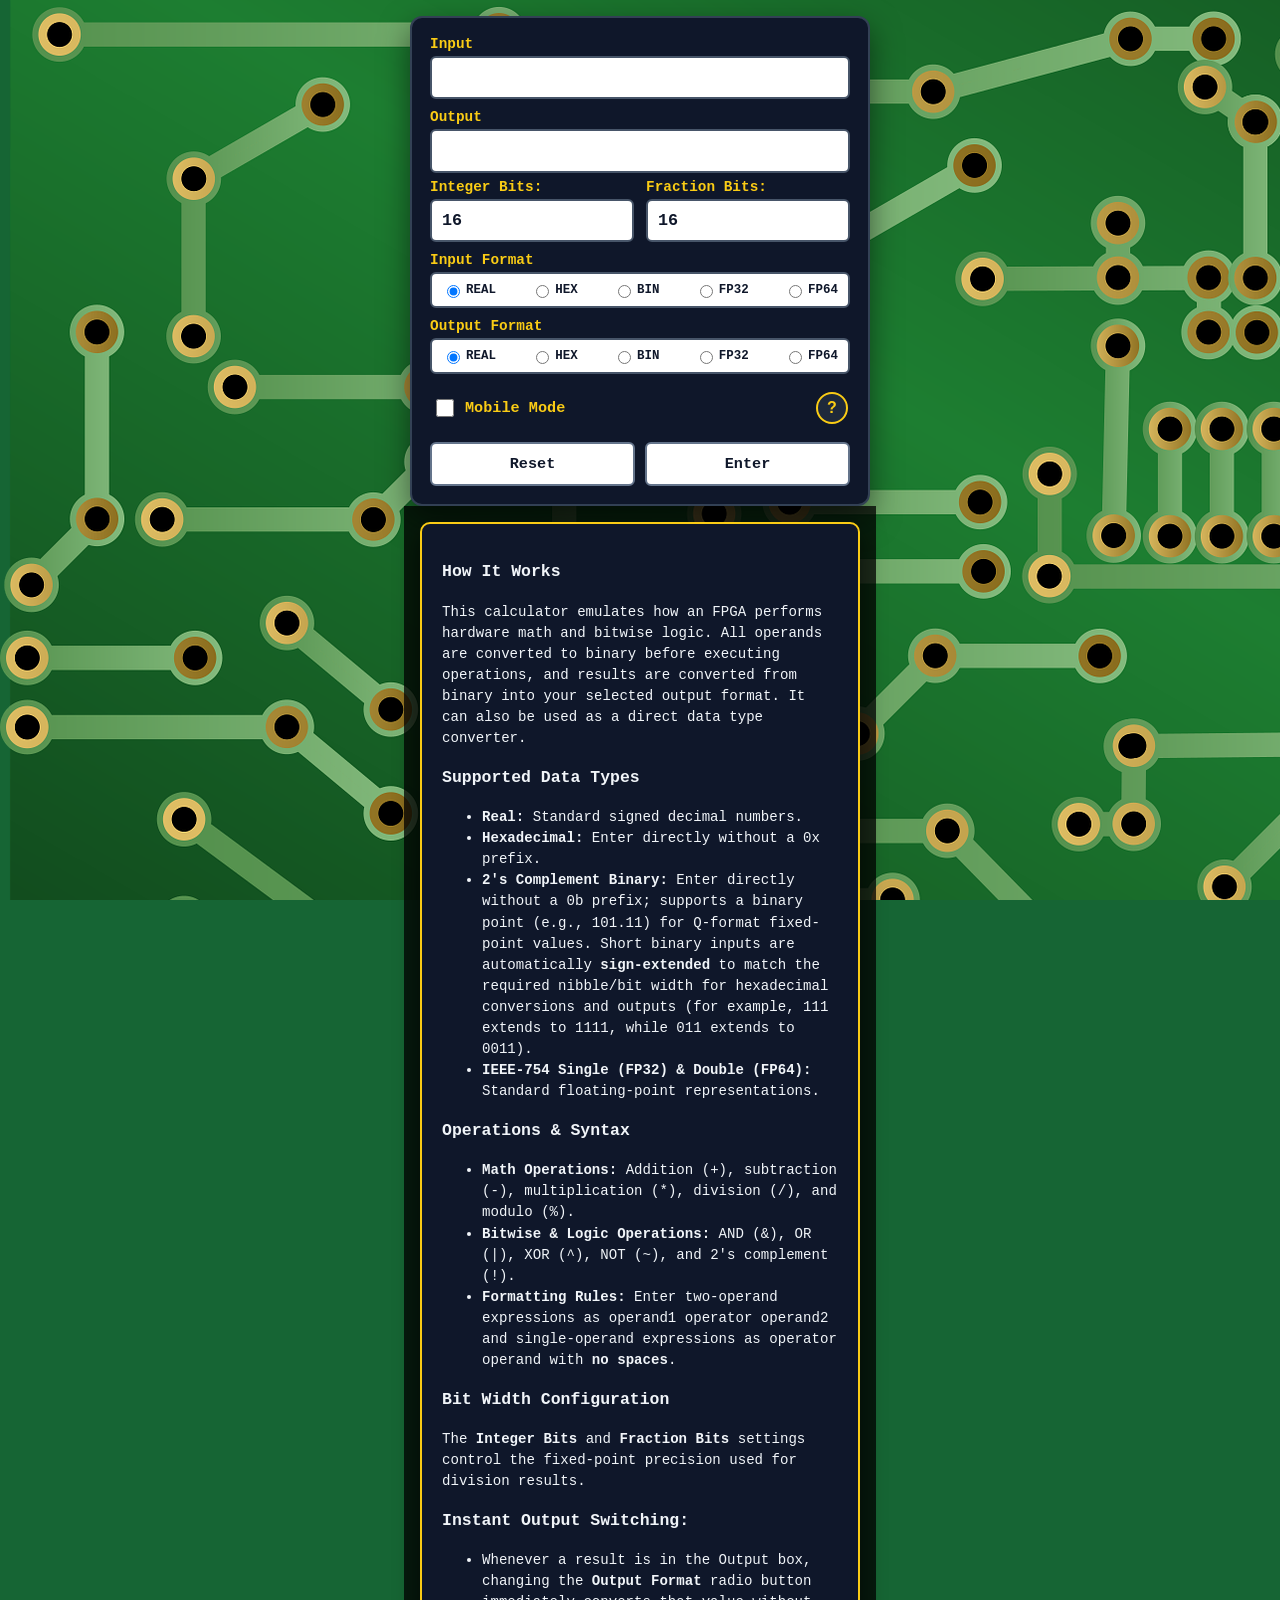
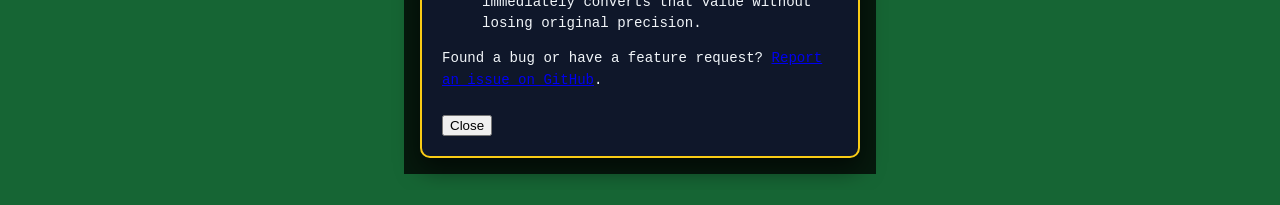
==== index.html @ ed0ca270 "Fixed the bugs link" ====
<!DOCTYPE html>
<html lang="en">
<head>
    <meta charset="UTF-8">
    <meta name="viewport" content="width=device-width, initial-scale=1.0">
    <title>FPGA Math Emulator & IEEE-754 Converter</title>
    <meta name="description" content="Arbitrary-precision calculator for FPGA engineers. Supports IEEE 754 floating-point, signed two's complement binary, and custom fixed-point binary math.">
    <meta name="keywords" content="FPGA calculator, programmer's calculator, IEEE 754 converter, two's complement calculator, fixed point binary point">
    <meta name="author" content="bldillahunt">
	<link rel="canonical" href="https://bldillahunt.github.io/fpgaCalculatorWeb">

    <style>
        * { box-sizing: border-box; }

        body {
            background-image: url('background.png');
            background-color: #166534;
            background-repeat: repeat;
            background-attachment: fixed;
            font-family: 'Consolas', 'Courier New', monospace;
            margin: 0;
            padding: 16px 10px;
            display: flex;
            flex-direction: column;
            align-items: center;
            min-height: 100vh;
        }

        .page-title {
            background-color: #0f172a;
            color: #FACC15;
            font-size: 24px;
            font-weight: bold;
            padding: 8px 18px;
            border-radius: 8px;
            border: 2px solid #334155;
            margin-bottom: 14px;
            text-align: center;
            box-shadow: 0 4px 12px rgba(0, 0, 0, 0.4);
        }

        .calculator-container {
            background-color: #0f172a;
            color: #f1f5f9;
            width: 100%;
            max-width: 460px;
            padding: 18px;
            border-radius: 12px;
            border: 2px solid #334155;
            box-shadow: 0 12px 30px rgba(0, 0, 0, 0.5);
        }

        label.field-label {
            display: block;
            color: #FACC15;
            font-size: 0.9rem;
            font-weight: bold;
            margin-bottom: 4px;
            margin-top: 10px;
        }

        label.field-label:first-child { margin-top: 0; }

        input[type="text"],
        input[type="number"] {
            width: 100%;
            background-color: #ffffff;
            color: #0f172a;
            border: 2px solid #475569;
            border-radius: 6px;
            padding: 10px;
            font-family: 'Consolas', 'Courier New', monospace;
            font-size: 1.05rem;
            font-weight: bold;
        }

        input:focus { outline: none; border-color: #FACC15; }

        .output-display {
            width: 100%;
            min-height: 44px;
            background-color: #ffffff;
            color: #0f172a;
            border: 2px solid #475569;
            border-radius: 6px;
            padding: 10px;
            font-size: 1rem;
            font-weight: bold;
            word-break: break-all;
            display: flex;
            align-items: center;
        }

        .bits-row { display: flex; gap: 12px; margin-top: 6px; }
        .bits-col { flex: 1; }

        .radio-group {
            display: flex;
            flex-wrap: wrap;
            justify-content: space-between;
            background-color: #ffffff;
            color: #0f172a;
            padding: 8px 10px;
            border-radius: 6px;
            border: 2px solid #475569;
            gap: 4px;
        }

        .radio-group label {
            display: flex;
            align-items: center;
            gap: 3px;
            font-size: 0.78rem;
            font-weight: bold;
            color: #0f172a;
            cursor: pointer;
        }

        .controls-bar {
            display: flex;
            justify-content: space-between;
            align-items: center;
            margin-top: 14px;
            padding: 4px 2px;
        }

        .checkbox-label {
            display: flex;
            align-items: center;
            gap: 8px;
            color: #FACC15;
            font-weight: bold;
            font-size: 0.95rem;
            cursor: pointer;
        }

        .checkbox-label input[type="checkbox"] {
            width: 18px;
            height: 18px;
            accent-color: #FACC15;
            cursor: pointer;
        }

        .help-icon-btn {
            background-color: #1e293b;
            color: #FACC15;
            border: 2px solid #FACC15;
            border-radius: 50%;
            width: 32px;
            height: 32px;
            font-weight: bold;
            font-size: 1rem;
            cursor: pointer;
            display: flex;
            align-items: center;
            justify-content: center;
        }

        .help-icon-btn:hover { background-color: #FACC15; color: #0f172a; }

        .keypad-grid {
            display: grid;
            grid-template-columns: repeat(5, 1fr);
            gap: 7px;
            margin-top: 14px;
        }

        .keypad-grid button,
        .pc-buttons-row button {
            background-color: #ffffff;
            color: #0f172a;
            border: 2px solid #64748b;
            border-radius: 6px;
            height: 44px;
            font-family: 'Consolas', 'Courier New', monospace;
            font-size: 0.95rem;
            font-weight: bold;
            cursor: pointer;
            padding: 0 4px;
        }

        .keypad-grid button:active,
        .pc-buttons-row button:active { transform: scale(0.96); }
        .keypad-grid button.op-btn { background-color: #e2e8f0; }
        .keypad-grid button.action-btn { background-color: #FACC15; color: #0f172a; border-color: #eab308; }

        .pc-buttons-row { display: none; gap: 10px; margin-top: 14px; }
        .pc-buttons-row button { flex: 1; }

        .help-modal-overlay {
            display: block;
            position: relative;
            inset: 0;
            background-color: rgba(0, 0, 0, 0.75);
            justify-content: center;
            align-items: center;
            padding: 16px;
            z-index: 1000;
        }

        .help-panel {
            background-color: #0f172a;
            color: #f1f5f9;
            border: 2px solid #FACC15;
            border-radius: 10px;
            max-width: 440px;
            width: 100%;
            padding: 20px;
            box-shadow: 0 10px 25px rgba(0, 0, 0, 0.6);
        }

        .help-panel h2 { color: #FACC15; margin-top: 0; font-size: 1.15rem; }
        .help-text { font-size: 0.88rem; line-height: 1.5; color: #f1f5f9; margin-bottom: 16px; }

        .close-help-btn {
            width: 100%;
            background-color: #FACC15;
            color: #0f172a;
            border: none;
            border-radius: 6px;
            padding: 10px;
            font-family: 'Consolas', 'Courier New', monospace;
            font-size: 1rem;
            font-weight: bold;
            cursor: pointer;
        }
    </style>
</head>
<body>

    <div class="calculator-container">
        <label class="field-label" for="input_box">Input</label>
        <input type="text" id="input_box" autocomplete="off" autocapitalize="off" spellcheck="false" readonly>

        <label class="field-label">Output</label>
        <div id="output_box" class="output-display"></div>

        <div class="bits-row">
            <div class="bits-col">
                <label class="field-label" for="int_bits_box">Integer Bits:</label>
                <input type="number" id="int_bits_box" value="16" min="1">
            </div>
            <div class="bits-col">
                <label class="field-label" for="frac_bits_box">Fraction Bits:</label>
                <input type="number" id="frac_bits_box" value="16" min="0">
            </div>
        </div>

        <label class="field-label">Input Format</label>
        <div class="radio-group" id="input_mode_container">
            <label><input type="radio" name="input_mode" value="REAL" checked> REAL</label>
            <label><input type="radio" name="input_mode" value="HEX"> HEX</label>
            <label><input type="radio" name="input_mode" value="BIN"> BIN</label>
            <label><input type="radio" name="input_mode" value="FP32"> FP32</label>
            <label><input type="radio" name="input_mode" value="FP64"> FP64</label>
        </div>

        <label class="field-label">Output Format</label>
        <div class="radio-group" id="output_mode_container">
            <label><input type="radio" name="output_mode" value="REAL" checked> REAL</label>
            <label><input type="radio" name="output_mode" value="HEX"> HEX</label>
            <label><input type="radio" name="output_mode" value="BIN"> BIN</label>
            <label><input type="radio" name="output_mode" value="FP32"> FP32</label>
            <label><input type="radio" name="output_mode" value="FP64"> FP64</label>
        </div>

        <div class="controls-bar">
            <label class="checkbox-label">
                <input type="checkbox" id="use_keypad">
                Mobile Mode
            </label>
            <button type="button" id="btn_help" class="help-icon-btn" title="Help">?</button>
        </div>

        <div id="keypad_container" class="keypad-grid">
            <button type="button" data-key="7">7</button>
            <button type="button" data-key="8">8</button>
            <button type="button" data-key="9">9</button>
            <button type="button" data-key="/" class="op-btn">/</button>
            <button type="button" data-key="%" class="op-btn">%</button>

            <button type="button" data-key="4">4</button>
            <button type="button" data-key="5">5</button>
            <button type="button" data-key="6">6</button>
            <button type="button" data-key="*" class="op-btn">*</button>
            <button type="button" data-key="&" class="op-btn">&amp;</button>

            <button type="button" data-key="1">1</button>
            <button type="button" data-key="2">2</button>
            <button type="button" data-key="3">3</button>
            <button type="button" data-key="-" class="op-btn">-</button>
            <button type="button" data-key="|" class="op-btn">|</button>

            <button type="button" data-key="0">0</button>
            <button type="button" data-key=".">.</button>
            <button type="button" data-key="Reset" class="action-btn">Reset</button>
            <button type="button" data-key="+" class="op-btn">+</button>
            <button type="button" data-key="^" class="op-btn">^</button>

            <button type="button" data-key="A">A</button>
            <button type="button" data-key="B">B</button>
            <button type="button" data-key="C">C</button>
            <button type="button" data-key="D">D</button>
            <button type="button" data-key="~" class="op-btn">~</button>

            <button type="button" data-key="E">E</button>
            <button type="button" data-key="F">F</button>
            <button type="button" data-key="Back" class="action-btn">Back</button>
            <button type="button" data-key="=" class="action-btn">=</button>
            <button type="button" data-key="2's" class="op-btn">2's</button>
        </div>

        <div id="pc_buttons_container" class="pc-buttons-row">
            <button type="button" data-key="Reset" class="action-btn">Reset</button>
            <button type="button" data-key="Enter" class="action-btn">Enter</button>
        </div>
    </div>

    <div id="help_modal" class="help-modal-overlay">
        <div class="help-panel">
		  <div class="help-text">
			<h3>How It Works</h3>
			<p>
			  This calculator emulates how an FPGA performs hardware math and bitwise logic. All operands are converted to binary before executing operations, and results are converted from binary into your selected output format. It can also be used as a direct data type converter.
			</p>

			<h3>Supported Data Types</h3>
			<ul>
			  <li><strong>Real:</strong> Standard signed decimal numbers.</li>
			  <li><strong>Hexadecimal:</strong> Enter directly without a <code>0x</code> prefix.</li>
			  <li><strong>2's Complement Binary:</strong> Enter directly without a <code>0b</code> prefix; supports a binary point (e.g., <code>101.11</code>) for Q-format fixed-point values. Short binary inputs are automatically <strong>sign-extended</strong> to match the required nibble/bit width for hexadecimal conversions and outputs (for example, <code>111</code> extends to <code>1111</code>, while <code>011</code> extends to <code>0011</code>).</li>
			  <li><strong>IEEE-754 Single (FP32) &amp; Double (FP64):</strong> Standard floating-point representations.</li>
			</ul>

			<h3>Operations &amp; Syntax</h3>
			<ul>
			  <li><strong>Math Operations:</strong> Addition (<code>+</code>), subtraction (<code>-</code>), multiplication (<code>*</code>), division (<code>/</code>), and modulo (<code>%</code>).</li>
			  <li><strong>Bitwise &amp; Logic Operations:</strong> AND (<code>&amp;</code>), OR (<code>|</code>), XOR (<code>^</code>), NOT (<code>~</code>), and 2's complement (<code>!</code>).</li>
			  <li><strong>Formatting Rules:</strong> Enter two-operand expressions as <code>operand1 operator operand2</code> and single-operand expressions as <code>operator operand</code> with <strong>no spaces</strong>.</li>
			</ul>

			<h3>Bit Width Configuration</h3>
			<p>
			  The <strong>Integer Bits</strong> and <strong>Fraction Bits</strong> settings control the fixed-point precision used for division results.
			</p>

			<h3>Instant Output Switching:</h3>
			<ul>
			  <li>
				Whenever a result is in the Output box, changing the <strong>Output Format</strong> radio button immediately converts that value without losing original precision.
			  </li>
			</ul>

			<p style="margin-top: 8px;">
			  Found a bug or have a feature request?
			  <a href="https://github.com/bldillahunt/fpgaCalculatorUnified/issues" target="_blank" rel="noopener noreferrer">Report an issue on GitHub</a>.
			</p>
		  </div>
		  <button type="button" id="btn_close_help" style="margin-top: 8px;">Close</button>
		</div>
        </div>
    </div>
	<script type="module" src="calculator_top.js"></script>
</body>
</html>
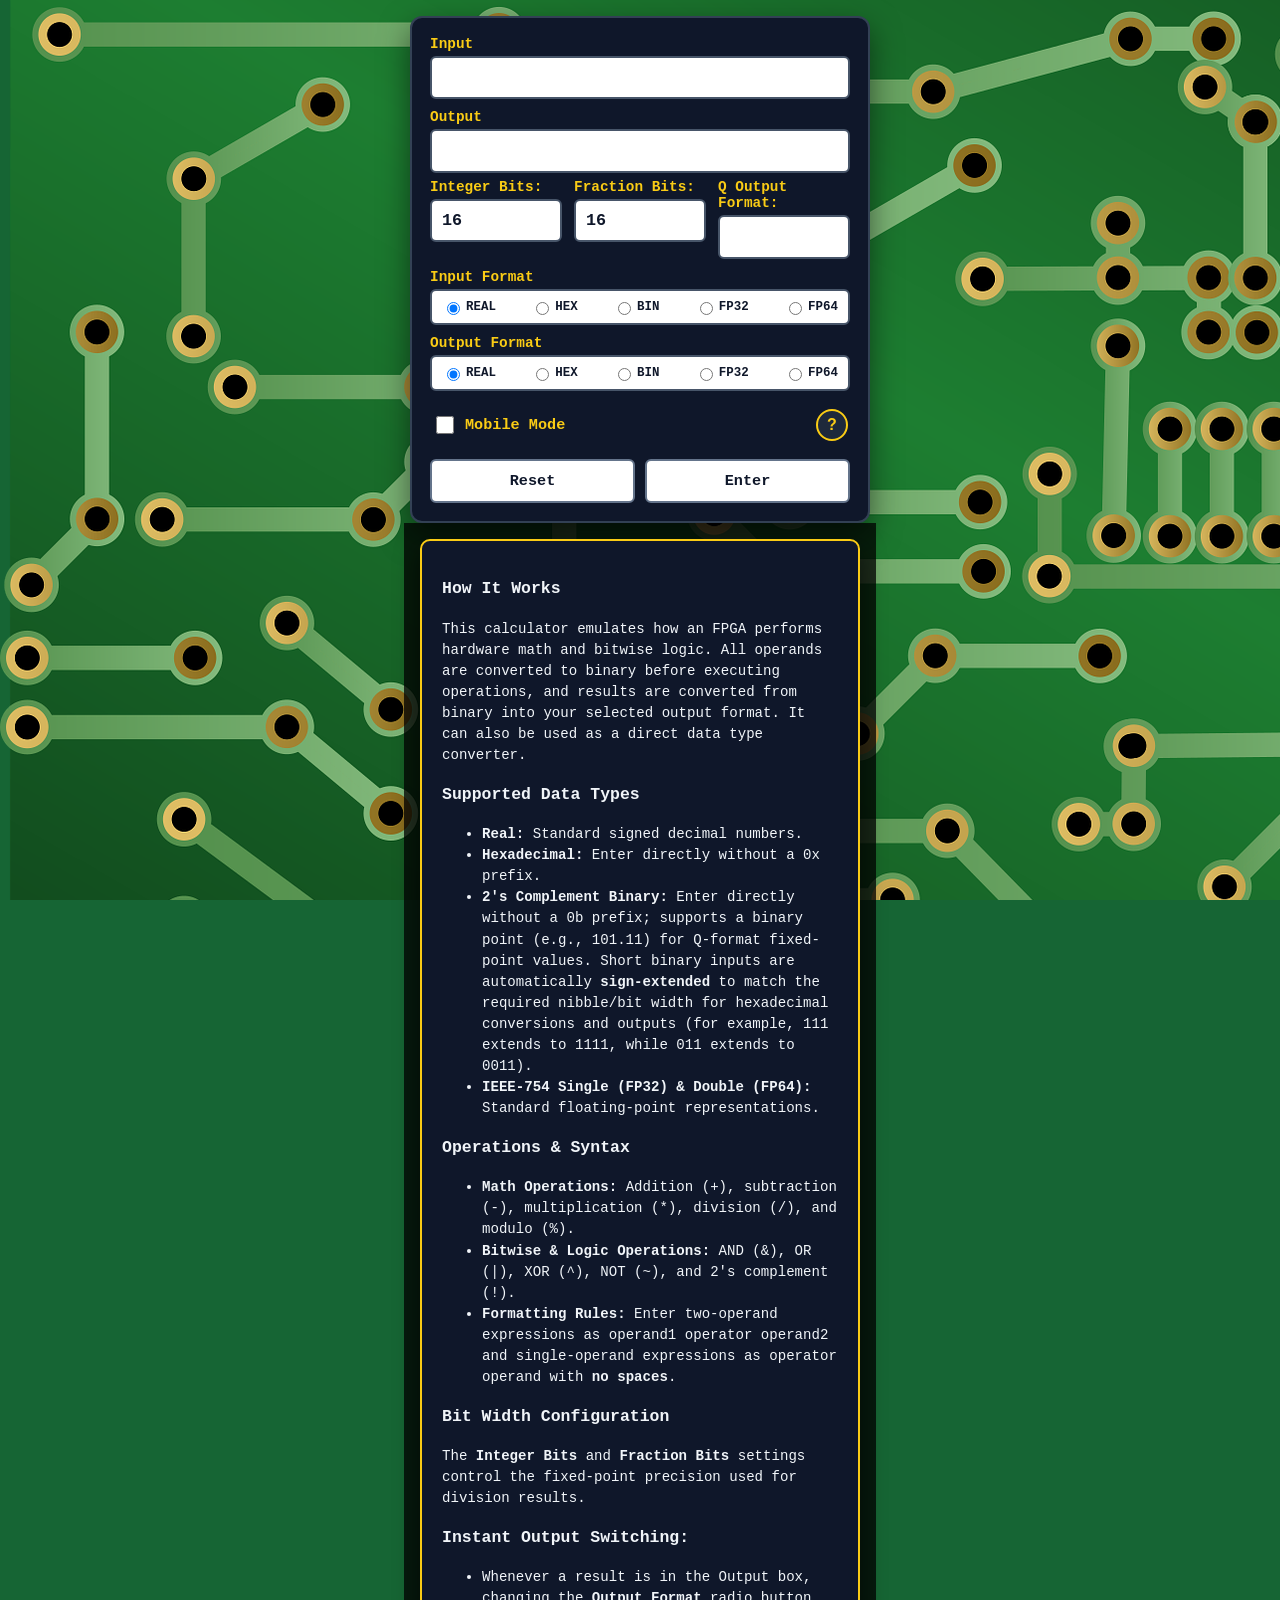
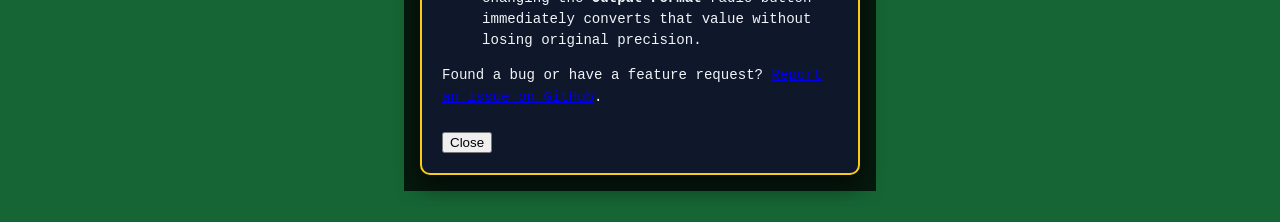
==== commit 7752885a: "Added Q format box" ====
--- a/index.html
+++ b/index.html
@@ -1,6 +1,13 @@
 <!DOCTYPE html>
 <html lang="en">
 <head>
+	<script async src="https://www.googletagmanager.com/gtm.js?id=GTM-WCRPQDWP"></script>
+	<script>
+		window.dataLayer = window.dataLayer || [];
+		function gtag(){dataLayer.push(arguments);}
+		gtag('js', new Date());
+		gtag('config', 'G-YWXKTWJWB2');
+	</script>
     <meta charset="UTF-8">
     <meta name="viewport" content="width=device-width, initial-scale=1.0">
     <title>FPGA Math Emulator & IEEE-754 Converter</title>
@@ -244,6 +251,10 @@
                 <label class="field-label" for="frac_bits_box">Fraction Bits:</label>
                 <input type="number" id="frac_bits_box" value="16" min="0">
             </div>
+            <div class="bits-col">
+                <label class="field-label">Q Output Format:</label>
+                <div id="q_output_format" class="output-display"></div>
+            </div>
         </div>
 
         <label class="field-label">Input Format</label>
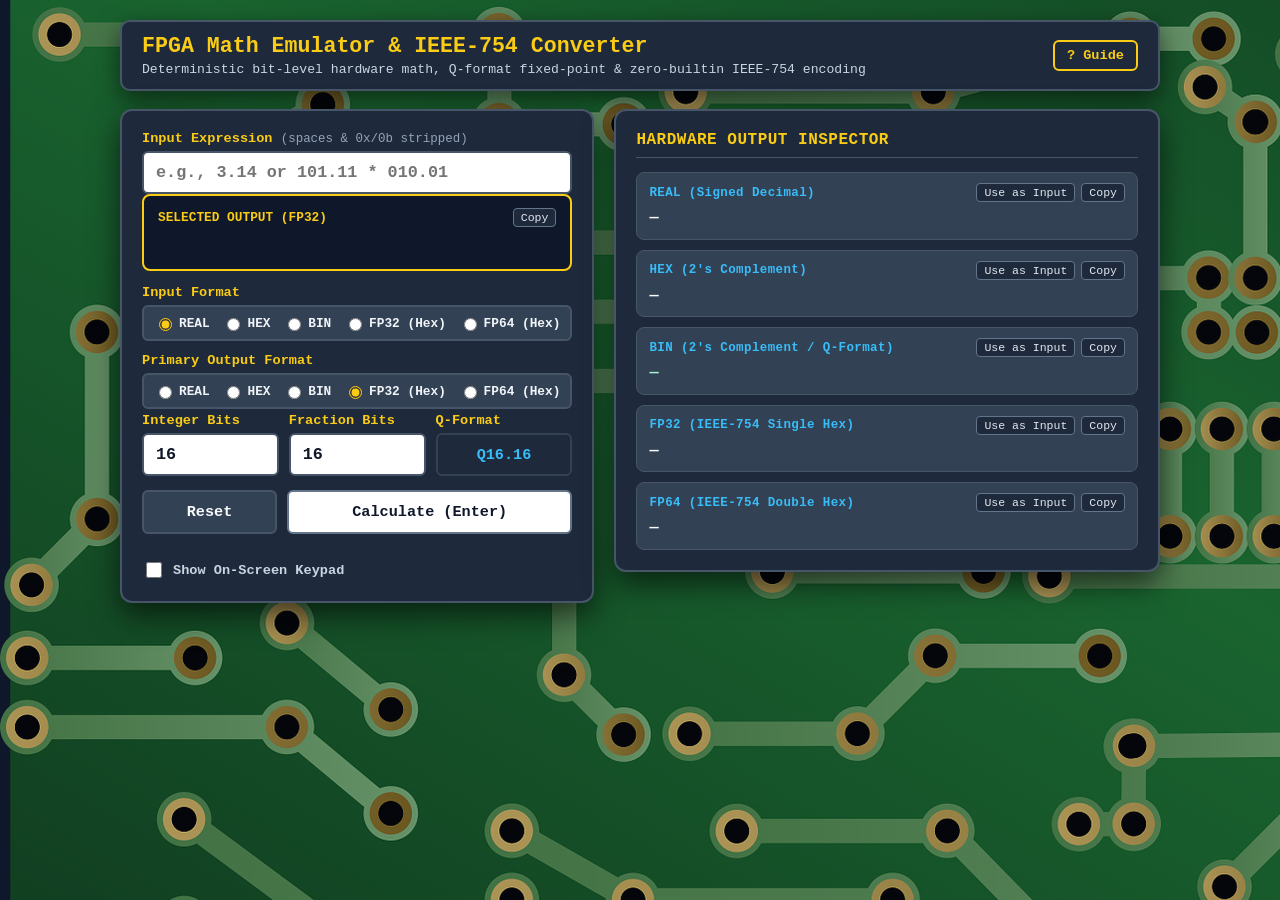
==== commit f73b2beb: "Added output panel" ====
--- a/index.html
+++ b/index.html
@@ -1,376 +1,102 @@
 <!DOCTYPE html>
 <html lang="en">
 <head>
-	<script async src="https://www.googletagmanager.com/gtm.js?id=GTM-WCRPQDWP"></script>
-	<script>
-		window.dataLayer = window.dataLayer || [];
-		function gtag(){dataLayer.push(arguments);}
-		gtag('js', new Date());
-		gtag('config', 'G-YWXKTWJWB2');
-	</script>
+    <script async src="https://googletagmanager.com"></script>
+    <script>
+        window.dataLayer = window.dataLayer || [];
+        function gtag(){dataLayer.push(arguments);}
+        gtag('js', new Date());
+        if (window.location.hostname !== 'localhost' && window.location.hostname !== '127.0.0.1' && window.location.protocol !== 'file:') {
+            gtag('config', 'G-YWXKTWJWB2');
+        }
+    </script>
     <meta charset="UTF-8">
     <meta name="viewport" content="width=device-width, initial-scale=1.0">
     <title>FPGA Math Emulator & IEEE-754 Converter</title>
     <meta name="description" content="Arbitrary-precision calculator for FPGA engineers. Supports IEEE 754 floating-point, signed two's complement binary, and custom fixed-point binary math.">
-    <meta name="keywords" content="FPGA calculator, programmer's calculator, IEEE 754 converter, two's complement calculator, fixed point binary point">
     <meta name="author" content="bldillahunt">
-	<link rel="canonical" href="https://bldillahunt.github.io/fpgaCalculatorWeb">
-
-    <style>
-        * { box-sizing: border-box; }
-
-        body {
-            background-image: url('background.png');
-            background-color: #166534;
-            background-repeat: repeat;
-            background-attachment: fixed;
-            font-family: 'Consolas', 'Courier New', monospace;
-            margin: 0;
-            padding: 16px 10px;
-            display: flex;
-            flex-direction: column;
-            align-items: center;
-            min-height: 100vh;
-        }
-
-        .page-title {
-            background-color: #0f172a;
-            color: #FACC15;
-            font-size: 24px;
-            font-weight: bold;
-            padding: 8px 18px;
-            border-radius: 8px;
-            border: 2px solid #334155;
-            margin-bottom: 14px;
-            text-align: center;
-            box-shadow: 0 4px 12px rgba(0, 0, 0, 0.4);
-        }
-
-        .calculator-container {
-            background-color: #0f172a;
-            color: #f1f5f9;
-            width: 100%;
-            max-width: 460px;
-            padding: 18px;
-            border-radius: 12px;
-            border: 2px solid #334155;
-            box-shadow: 0 12px 30px rgba(0, 0, 0, 0.5);
-        }
-
-        label.field-label {
-            display: block;
-            color: #FACC15;
-            font-size: 0.9rem;
-            font-weight: bold;
-            margin-bottom: 4px;
-            margin-top: 10px;
-        }
-
-        label.field-label:first-child { margin-top: 0; }
-
-        input[type="text"],
-        input[type="number"] {
-            width: 100%;
-            background-color: #ffffff;
-            color: #0f172a;
-            border: 2px solid #475569;
-            border-radius: 6px;
-            padding: 10px;
-            font-family: 'Consolas', 'Courier New', monospace;
-            font-size: 1.05rem;
-            font-weight: bold;
-        }
-
-        input:focus { outline: none; border-color: #FACC15; }
-
-        .output-display {
-            width: 100%;
-            min-height: 44px;
-            background-color: #ffffff;
-            color: #0f172a;
-            border: 2px solid #475569;
-            border-radius: 6px;
-            padding: 10px;
-            font-size: 1rem;
-            font-weight: bold;
-            word-break: break-all;
-            display: flex;
-            align-items: center;
-        }
-
-        .bits-row { display: flex; gap: 12px; margin-top: 6px; }
-        .bits-col { flex: 1; }
-
-        .radio-group {
-            display: flex;
-            flex-wrap: wrap;
-            justify-content: space-between;
-            background-color: #ffffff;
-            color: #0f172a;
-            padding: 8px 10px;
-            border-radius: 6px;
-            border: 2px solid #475569;
-            gap: 4px;
-        }
-
-        .radio-group label {
-            display: flex;
-            align-items: center;
-            gap: 3px;
-            font-size: 0.78rem;
-            font-weight: bold;
-            color: #0f172a;
-            cursor: pointer;
-        }
-
-        .controls-bar {
-            display: flex;
-            justify-content: space-between;
-            align-items: center;
-            margin-top: 14px;
-            padding: 4px 2px;
-        }
-
-        .checkbox-label {
-            display: flex;
-            align-items: center;
-            gap: 8px;
-            color: #FACC15;
-            font-weight: bold;
-            font-size: 0.95rem;
-            cursor: pointer;
-        }
-
-        .checkbox-label input[type="checkbox"] {
-            width: 18px;
-            height: 18px;
-            accent-color: #FACC15;
-            cursor: pointer;
-        }
-
-        .help-icon-btn {
-            background-color: #1e293b;
-            color: #FACC15;
-            border: 2px solid #FACC15;
-            border-radius: 50%;
-            width: 32px;
-            height: 32px;
-            font-weight: bold;
-            font-size: 1rem;
-            cursor: pointer;
-            display: flex;
-            align-items: center;
-            justify-content: center;
-        }
-
-        .help-icon-btn:hover { background-color: #FACC15; color: #0f172a; }
-
-        .keypad-grid {
-            display: grid;
-            grid-template-columns: repeat(5, 1fr);
-            gap: 7px;
-            margin-top: 14px;
-        }
-
-        .keypad-grid button,
-        .pc-buttons-row button {
-            background-color: #ffffff;
-            color: #0f172a;
-            border: 2px solid #64748b;
-            border-radius: 6px;
-            height: 44px;
-            font-family: 'Consolas', 'Courier New', monospace;
-            font-size: 0.95rem;
-            font-weight: bold;
-            cursor: pointer;
-            padding: 0 4px;
-        }
-
-        .keypad-grid button:active,
-        .pc-buttons-row button:active { transform: scale(0.96); }
-        .keypad-grid button.op-btn { background-color: #e2e8f0; }
-        .keypad-grid button.action-btn { background-color: #FACC15; color: #0f172a; border-color: #eab308; }
-
-        .pc-buttons-row { display: none; gap: 10px; margin-top: 14px; }
-        .pc-buttons-row button { flex: 1; }
-
-        .help-modal-overlay {
-            display: block;
-            position: relative;
-            inset: 0;
-            background-color: rgba(0, 0, 0, 0.75);
-            justify-content: center;
-            align-items: center;
-            padding: 16px;
-            z-index: 1000;
-        }
-
-        .help-panel {
-            background-color: #0f172a;
-            color: #f1f5f9;
-            border: 2px solid #FACC15;
-            border-radius: 10px;
-            max-width: 440px;
-            width: 100%;
-            padding: 20px;
-            box-shadow: 0 10px 25px rgba(0, 0, 0, 0.6);
-        }
-
-        .help-panel h2 { color: #FACC15; margin-top: 0; font-size: 1.15rem; }
-        .help-text { font-size: 0.88rem; line-height: 1.5; color: #f1f5f9; margin-bottom: 16px; }
-
-        .close-help-btn {
-            width: 100%;
-            background-color: #FACC15;
-            color: #0f172a;
-            border: none;
-            border-radius: 6px;
-            padding: 10px;
-            font-family: 'Consolas', 'Courier New', monospace;
-            font-size: 1rem;
-            font-weight: bold;
-            cursor: pointer;
-        }
-    </style>
+    <link rel="canonical" href="https://github.io">
+    <link rel="stylesheet" href="styles.css">
 </head>
 <body>
 
-    <div class="calculator-container">
-        <label class="field-label" for="input_box">Input</label>
-        <input type="text" id="input_box" autocomplete="off" autocapitalize="off" spellcheck="false" readonly>
+    <header class="header-bar">
+        <div class="header-title-group">
+            <h1>FPGA Math Emulator &amp; IEEE-754 Converter</h1>
+            <p class="header-subtitle">Deterministic bit-level hardware math, Q-format fixed-point &amp; zero-builtin IEEE-754 encoding</p>
+        </div>
+        <button type="button" id="btn_help" class="help-icon-btn" title="Syntax &amp; Documentation">? Guide</button>
+    </header>
 
-        <label class="field-label">Output</label>
-        <div id="output_box" class="output-display"></div>
+    <main class="workspace-grid">
+        <section class="panel-card">
 
-        <div class="bits-row">
-            <div class="bits-col">
-                <label class="field-label" for="int_bits_box">Integer Bits:</label>
-                <input type="number" id="int_bits_box" value="16" min="1">
+            <label class="field-label" for="input_box">Input Expression <span class="hint-inline">(spaces &amp; 0x/0b stripped)</span></label>
+            <input type="text" id="input_box" value="" placeholder="e.g., 3.14 or 101.11 * 010.01" autocomplete="off" autocapitalize="off" spellcheck="false">
+
+            <div class="primary-output-box">
+                <div class="primary-output-header">
+                    <span id="primary_output_label">SELECTED OUTPUT (FP32)</span>
+                    <button type="button" class="mini-btn" id="copy_primary_btn">Copy</button>
+                </div>
+                <div id="output_box" class="primary-output-value"></div>
             </div>
-            <div class="bits-col">
-                <label class="field-label" for="frac_bits_box">Fraction Bits:</label>
-                <input type="number" id="frac_bits_box" value="16" min="0">
+
+            <label class="field-label">Input Format</label>
+            <div class="radio-group" id="input_mode_container">
+                <label><input type="radio" name="input_mode" value="REAL" checked> REAL</label>
+                <label><input type="radio" name="input_mode" value="HEX"> HEX</label>
+                <label><input type="radio" name="input_mode" value="BIN"> BIN</label>
+                <label><input type="radio" name="input_mode" value="FP32"> FP32 (Hex)</label>
+                <label><input type="radio" name="input_mode" value="FP64"> FP64 (Hex)</label>
             </div>
-            <div class="bits-col">
-                <label class="field-label">Q Output Format:</label>
-                <div id="q_output_format" class="output-display"></div>
+
+            <label class="field-label">Primary Output Format</label>
+            <div class="radio-group" id="output_mode_container">
+                <label><input type="radio" name="output_mode" value="REAL"> REAL</label>
+                <label><input type="radio" name="output_mode" value="HEX"> HEX</label>
+                <label><input type="radio" name="output_mode" value="BIN"> BIN</label>
+                <label><input type="radio" name="output_mode" value="FP32" checked> FP32 (Hex)</label>
+                <label><input type="radio" name="output_mode" value="FP64"> FP64 (Hex)</label>
             </div>
-        </div>
 
-        <label class="field-label">Input Format</label>
-        <div class="radio-group" id="input_mode_container">
-            <label><input type="radio" name="input_mode" value="REAL" checked> REAL</label>
-            <label><input type="radio" name="input_mode" value="HEX"> HEX</label>
-            <label><input type="radio" name="input_mode" value="BIN"> BIN</label>
-            <label><input type="radio" name="input_mode" value="FP32"> FP32</label>
-            <label><input type="radio" name="input_mode" value="FP64"> FP64</label>
-        </div>
+            <div class="bits-row">
+                <div class="bits-col">
+                    <label class="field-label" for="int_bits_box">Integer Bits</label>
+                    <input type="number" id="int_bits_box" value="16" min="1">
+                </div>
+                <div class="bits-col">
+                    <label class="field-label" for="frac_bits_box">Fraction Bits</label>
+                    <input type="number" id="frac_bits_box" value="16" min="0">
+                </div>
+                <div class="bits-col">
+                    <label class="field-label">Q-Format</label>
+                    <div id="q_output_format" class="q-badge">Q16.16</div>
+                </div>
+            </div>
 
-        <label class="field-label">Output Format</label>
-        <div class="radio-group" id="output_mode_container">
-            <label><input type="radio" name="output_mode" value="REAL" checked> REAL</label>
-            <label><input type="radio" name="output_mode" value="HEX"> HEX</label>
-            <label><input type="radio" name="output_mode" value="BIN"> BIN</label>
-            <label><input type="radio" name="output_mode" value="FP32"> FP32</label>
-            <label><input type="radio" name="output_mode" value="FP64"> FP64</label>
-        </div>
+            <div id="pc_buttons_container" class="pc-buttons-row">
+                <button type="button" data-key="Reset" class="reset-btn">Reset</button>
+                <button type="button" data-key="Enter" class="action-btn">Calculate (Enter)</button>
+            </div>
 
-        <div class="controls-bar">
-            <label class="checkbox-label">
-                <input type="checkbox" id="use_keypad">
-                Mobile Mode
-            </label>
-            <button type="button" id="btn_help" class="help-icon-btn" title="Help">?</button>
-        </div>
+            <div id="keypad_container" class="keypad-grid" style="display: none;"></div>
 
-        <div id="keypad_container" class="keypad-grid">
-            <button type="button" data-key="7">7</button>
-            <button type="button" data-key="8">8</button>
-            <button type="button" data-key="9">9</button>
-            <button type="button" data-key="/" class="op-btn">/</button>
-            <button type="button" data-key="%" class="op-btn">%</button>
+            <div class="controls-bar">
+                <label class="checkbox-label"><input type="checkbox" id="use_keypad"> Show On-Screen Keypad</label>
+            </div>
+        </section>
 
-            <button type="button" data-key="4">4</button>
-            <button type="button" data-key="5">5</button>
-            <button type="button" data-key="6">6</button>
-            <button type="button" data-key="*" class="op-btn">*</button>
-            <button type="button" data-key="&" class="op-btn">&amp;</button>
+        <section class="panel-card">
+            <div class="section-header"><h2>Hardware Output Inspector</h2></div>
 
-            <button type="button" data-key="1">1</button>
-            <button type="button" data-key="2">2</button>
-            <button type="button" data-key="3">3</button>
-            <button type="button" data-key="-" class="op-btn">-</button>
-            <button type="button" data-key="|" class="op-btn">|</button>
+            <div id="all_formats_list" class="all-formats-list"></div>
+        </section>
+    </main>
 
-            <button type="button" data-key="0">0</button>
-            <button type="button" data-key=".">.</button>
-            <button type="button" data-key="Reset" class="action-btn">Reset</button>
-            <button type="button" data-key="+" class="op-btn">+</button>
-            <button type="button" data-key="^" class="op-btn">^</button>
+    <div id="help_modal" class="help-modal-overlay"></div>
 
-            <button type="button" data-key="A">A</button>
-            <button type="button" data-key="B">B</button>
-            <button type="button" data-key="C">C</button>
-            <button type="button" data-key="D">D</button>
-            <button type="button" data-key="~" class="op-btn">~</button>
-
-            <button type="button" data-key="E">E</button>
-            <button type="button" data-key="F">F</button>
-            <button type="button" data-key="Back" class="action-btn">Back</button>
-            <button type="button" data-key="=" class="action-btn">=</button>
-            <button type="button" data-key="2's" class="op-btn">2's</button>
-        </div>
-
-        <div id="pc_buttons_container" class="pc-buttons-row">
-            <button type="button" data-key="Reset" class="action-btn">Reset</button>
-            <button type="button" data-key="Enter" class="action-btn">Enter</button>
-        </div>
-    </div>
-
-    <div id="help_modal" class="help-modal-overlay">
-        <div class="help-panel">
-		  <div class="help-text">
-			<h3>How It Works</h3>
-			<p>
-			  This calculator emulates how an FPGA performs hardware math and bitwise logic. All operands are converted to binary before executing operations, and results are converted from binary into your selected output format. It can also be used as a direct data type converter.
-			</p>
-
-			<h3>Supported Data Types</h3>
-			<ul>
-			  <li><strong>Real:</strong> Standard signed decimal numbers.</li>
-			  <li><strong>Hexadecimal:</strong> Enter directly without a <code>0x</code> prefix.</li>
-			  <li><strong>2's Complement Binary:</strong> Enter directly without a <code>0b</code> prefix; supports a binary point (e.g., <code>101.11</code>) for Q-format fixed-point values. Short binary inputs are automatically <strong>sign-extended</strong> to match the required nibble/bit width for hexadecimal conversions and outputs (for example, <code>111</code> extends to <code>1111</code>, while <code>011</code> extends to <code>0011</code>).</li>
-			  <li><strong>IEEE-754 Single (FP32) &amp; Double (FP64):</strong> Standard floating-point representations.</li>
-			</ul>
-
-			<h3>Operations &amp; Syntax</h3>
-			<ul>
-			  <li><strong>Math Operations:</strong> Addition (<code>+</code>), subtraction (<code>-</code>), multiplication (<code>*</code>), division (<code>/</code>), and modulo (<code>%</code>).</li>
-			  <li><strong>Bitwise &amp; Logic Operations:</strong> AND (<code>&amp;</code>), OR (<code>|</code>), XOR (<code>^</code>), NOT (<code>~</code>), and 2's complement (<code>!</code>).</li>
-			  <li><strong>Formatting Rules:</strong> Enter two-operand expressions as <code>operand1 operator operand2</code> and single-operand expressions as <code>operator operand</code> with <strong>no spaces</strong>.</li>
-			</ul>
-
-			<h3>Bit Width Configuration</h3>
-			<p>
-			  The <strong>Integer Bits</strong> and <strong>Fraction Bits</strong> settings control the fixed-point precision used for division results.
-			</p>
-
-			<h3>Instant Output Switching:</h3>
-			<ul>
-			  <li>
-				Whenever a result is in the Output box, changing the <strong>Output Format</strong> radio button immediately converts that value without losing original precision.
-			  </li>
-			</ul>
-
-			<p style="margin-top: 8px;">
-			  Found a bug or have a feature request?
-			  <a href="https://github.com/bldillahunt/fpgaCalculatorUnified/issues" target="_blank" rel="noopener noreferrer">Report an issue on GitHub</a>.
-			</p>
-		  </div>
-		  <button type="button" id="btn_close_help" style="margin-top: 8px;">Close</button>
-		</div>
-        </div>
-    </div>
-	<script type="module" src="calculator_top.js"></script>
+    <script type="module" src="calculator_top.js"></script>
+    <script type="module" src="ui.js"></script>
 </body>
 </html>
--- a/styles.css
+++ b/styles.css
@@ -0,0 +1,395 @@
+*, *::before, *::after {
+    box-sizing: border-box;
+}
+
+body {
+    background-image: linear-gradient(rgba(15, 23, 42, 0.25), rgba(15, 23, 42, 0.25)), url('background.png');
+    background-color: #0f172a;
+    background-repeat: repeat;
+    background-attachment: fixed;
+    font-family: 'Consolas', 'Courier New', monospace;
+    color: #f1f5f9;
+    margin: 0;
+    padding: 20px 14px 40px;
+    display: flex;
+    flex-direction: column;
+    align-items: center;
+    min-height: 100vh;
+}
+
+.header-bar {
+    width: 100%;
+    max-width: 1040px;
+    display: flex;
+    justify-content: space-between;
+    align-items: center;
+    background-color: #1e293b;
+    border: 2px solid #475569;
+    border-radius: 10px;
+    padding: 12px 20px;
+    margin-bottom: 18px;
+    box-shadow: 0 8px 24px rgba(0, 0, 0, 0.55);
+    gap: 12px;
+}
+
+.header-title-group h1 {
+    color: #FACC15;
+    font-size: 1.35rem;
+    margin: 0 0 4px 0;
+}
+
+.header-subtitle {
+    color: #cbd5e1;
+    font-size: 0.82rem;
+    margin: 0;
+}
+
+.workspace-grid {
+    display: grid;
+    grid-template-columns: minmax(0, 1fr) minmax(0, 1.15fr);
+    gap: 20px;
+    width: 100%;
+    max-width: 1040px;
+    align-items: start;
+}
+
+@media (max-width: 860px) {
+    .workspace-grid { grid-template-columns: 1fr; }
+    .header-title-group h1 { font-size: 1.15rem; }
+}
+
+.panel-card {
+    background-color: #1e293b;
+    color: #f8fafc;
+    width: 100%;
+    min-width: 0;
+    padding: 20px;
+    border-radius: 12px;
+    border: 2px solid #475569;
+    box-shadow: 0 12px 30px rgba(0, 0, 0, 0.6);
+}
+
+.section-header {
+    display: flex;
+    justify-content: space-between;
+    align-items: center;
+    border-bottom: 1px solid #475569;
+    padding-bottom: 8px;
+    margin-bottom: 14px;
+}
+
+.section-header h2 {
+    color: #FACC15;
+    font-size: 1rem;
+    margin: 0;
+    text-transform: uppercase;
+    letter-spacing: 0.5px;
+}
+
+.example-chip:hover {
+    background-color: #475569;
+    border-color: #38bdf8;
+    color: #ffffff;
+}
+
+label.field-label {
+    display: block;
+    color: #FACC15;
+    font-size: 0.85rem;
+    font-weight: bold;
+    margin-bottom: 5px;
+    margin-top: 12px;
+}
+
+label.field-label:first-child { margin-top: 0; }
+
+.hint-inline {
+    color: #94a3b8;
+    font-weight: normal;
+    font-size: 0.78rem;
+}
+
+input[type="text"],
+input[type="number"] {
+    width: 100%;
+    background-color: #ffffff;
+    color: #0f172a;
+    border: 2px solid #475569;
+    border-radius: 6px;
+    padding: 10px 12px;
+    font-family: 'Consolas', 'Courier New', monospace;
+    font-size: 1.05rem;
+    font-weight: bold;
+}
+
+input:focus { outline: none; border-color: #FACC15; }
+
+.bits-row { display: flex; gap: 10px; margin-top: 4px; }
+.bits-col { flex: 1; }
+
+.q-badge {
+    width: 100%;
+    min-height: 43px;
+    background-color: #1e293b;
+    color: #38bdf8;
+    border: 2px solid #334155;
+    border-radius: 6px;
+    padding: 10px;
+    font-size: 0.95rem;
+    font-weight: bold;
+    display: flex;
+    align-items: center;
+    justify-content: center;
+}
+
+.radio-group {
+    display: flex;
+    flex-wrap: wrap;
+    justify-content: space-between;
+    background-color: #334155;
+    color: #f1f5f9;
+    padding: 8px 10px;
+    border-radius: 6px;
+    border: 2px solid #475569;
+    gap: 6px;
+}
+
+.radio-group label {
+    display: flex;
+    align-items: center;
+    gap: 4px;
+    font-size: 0.8rem;
+    font-weight: bold;
+    color: #f1f5f9;
+    cursor: pointer;
+}
+
+.radio-group input[type="radio"] {
+    accent-color: #FACC15;
+    cursor: pointer;
+}
+
+.controls-bar {
+    display: flex;
+    justify-content: space-between;
+    align-items: center;
+    margin-top: 14px;
+    padding-top: 10px;
+    border-top: 1px solid #1e293b;
+}
+
+.checkbox-label {
+    display: flex;
+    align-items: center;
+    gap: 8px;
+    color: #cbd5e1;
+    font-weight: bold;
+    font-size: 0.85rem;
+    cursor: pointer;
+}
+
+.checkbox-label input[type="checkbox"] {
+    width: 16px;
+    height: 16px;
+    accent-color: #FACC15;
+    cursor: pointer;
+}
+
+.help-icon-btn {
+    background-color: #1e293b;
+    color: #FACC15;
+    border: 2px solid #FACC15;
+    border-radius: 6px;
+    padding: 6px 12px;
+    font-family: 'Consolas', 'Courier New', monospace;
+    font-weight: bold;
+    font-size: 0.85rem;
+    cursor: pointer;
+    display: flex;
+    align-items: center;
+    gap: 6px;
+}
+
+.help-icon-btn:hover { background-color: #FACC15; color: #0f172a; }
+
+.keypad-grid {
+    display: grid;
+    grid-template-columns: repeat(5, 1fr);
+    gap: 7px;
+    margin-top: 14px;
+}
+
+.keypad-grid button,
+.pc-buttons-row button {
+    background-color: #ffffff;
+    color: #0f172a;
+    border: 2px solid #64748b;
+    border-radius: 6px;
+    height: 44px;
+    font-family: 'Consolas', 'Courier New', monospace;
+    font-size: 0.95rem;
+    font-weight: bold;
+    cursor: pointer;
+    padding: 0 4px;
+}
+
+.keypad-grid button:active,
+.pc-buttons-row button:active { transform: scale(0.96); }
+.keypad-grid button.op-btn { background-color: #e2e8f0; }
+.keypad-grid button.action-btn { background-color: #FACC15; color: #0f172a; border-color: #eab308; }
+.keypad-grid button.reset-btn { background-color: #334155; color: #f8fafc; border-color: #475569; }
+
+.pc-buttons-row { display: flex; gap: 10px; margin-top: 14px; }
+.pc-buttons-row button { flex: 1; }
+.pc-buttons-row button.reset-btn { background-color: #334155; color: #f8fafc; border-color: #475569; flex: 0.45; }
+
+/* Multi-Format Output Cards */
+.primary-output-box {
+    background-color: #0f172a;
+    border: 2px solid #FACC15;
+    border-radius: 8px;
+    padding: 12px 14px;
+    margin-bottom: 14px;
+}
+
+.primary-output-header {
+    display: flex;
+    justify-content: space-between;
+    align-items: center;
+    margin-bottom: 6px;
+    font-size: 0.8rem;
+    color: #FACC15;
+    font-weight: bold;
+}
+
+.primary-output-value {
+    font-size: 1.15rem;
+    font-weight: bold;
+    color: #ffffff;
+    word-break: break-all;
+    min-height: 24px;
+}
+
+.primary-output-value.error-text { color: #f87171; }
+
+.all-formats-list {
+    display: flex;
+    flex-direction: column;
+    gap: 10px;
+}
+
+.format-row {
+    background-color: #334155;
+    border: 1px solid #475569;
+    border-radius: 8px;
+    padding: 10px 12px;
+    transition: border-color 0.15s ease;
+}
+
+.format-row.active-target {
+    background-color: #29384d;
+    border: 1.5px solid #38bdf8;
+}
+
+.format-row-top {
+    display: flex;
+    justify-content: space-between;
+    align-items: center;
+    margin-bottom: 5px;
+    gap: 8px;
+}
+
+.format-tag {
+    font-size: 0.78rem;
+    font-weight: bold;
+    color: #38bdf8;
+    letter-spacing: 0.4px;
+}
+
+.format-actions { display: flex; gap: 6px; }
+
+.mini-btn {
+    background-color: #1e293b;
+    color: #e2e8f0;
+    border: 1px solid #64748b;
+    border-radius: 4px;
+    padding: 2px 7px;
+    font-family: 'Consolas', 'Courier New', monospace;
+    font-size: 0.72rem;
+    cursor: pointer;
+}
+
+.mini-btn:hover {
+    border-color: #FACC15;
+    color: #FACC15;
+}
+
+.format-val {
+    font-size: 0.96rem;
+    font-weight: bold;
+    color: #f8fafc;
+    word-break: break-all;
+    line-height: 1.4;
+}
+
+.nibble-spaced {
+    letter-spacing: 0.5px;
+    color: #a7f3d0;
+}
+
+/* Help Modal */
+.help-modal-overlay {
+    display: none;
+    position: fixed;
+    inset: 0;
+    background-color: rgba(0, 0, 0, 0.8);
+    justify-content: center;
+    align-items: center;
+    padding: 16px;
+    z-index: 1000;
+}
+
+.help-panel {
+    background-color: #0f172a;
+    color: #f1f5f9;
+    border: 2px solid #FACC15;
+    border-radius: 10px;
+    max-width: 560px;
+    width: 100%;
+    max-height: 88vh;
+    overflow-y: auto;
+    padding: 22px;
+    box-shadow: 0 10px 30px rgba(0, 0, 0, 0.75);
+}
+
+.help-panel h3 { color: #FACC15; margin-top: 14px; margin-bottom: 6px; font-size: 1.02rem; }
+.help-panel h3:first-child { margin-top: 0; }
+.help-text { font-size: 0.86rem; line-height: 1.55; color: #e2e8f0; }
+.help-text ul { padding-left: 18px; margin: 6px 0; }
+.help-text li { margin-bottom: 6px; }
+.help-text code {
+    background-color: #1e293b;
+    color: #38bdf8;
+    padding: 1px 5px;
+    border-radius: 4px;
+}
+.help-text a {
+    color: #38bdf8;
+    font-weight: bold;
+    text-decoration: underline;
+}
+.help-text a:hover { color: #FACC15; }
+
+.close-help-btn {
+    width: 100%;
+    margin-top: 14px;
+    background-color: #FACC15;
+    color: #0f172a;
+    border: none;
+    border-radius: 6px;
+    padding: 10px;
+    font-family: 'Consolas', 'Courier New', monospace;
+    font-size: 0.95rem;
+    font-weight: bold;
+    cursor: pointer;
+}
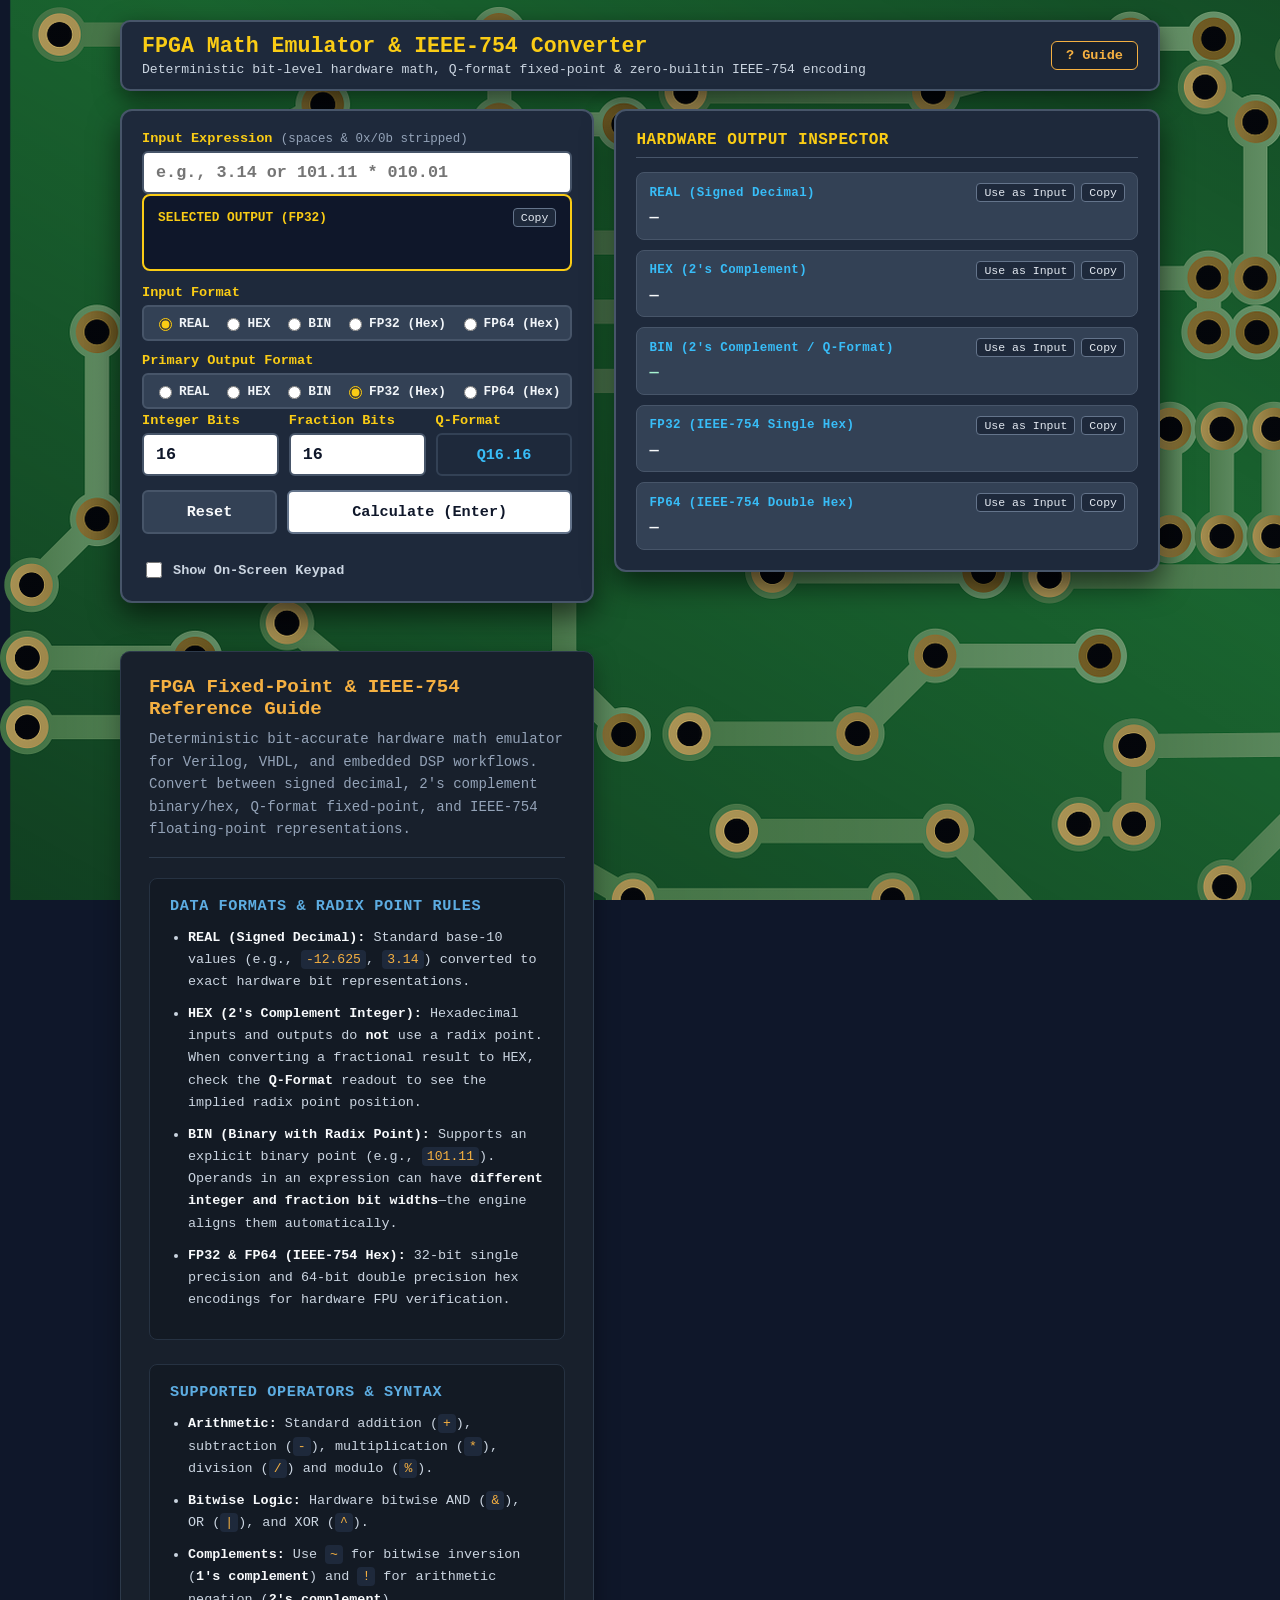
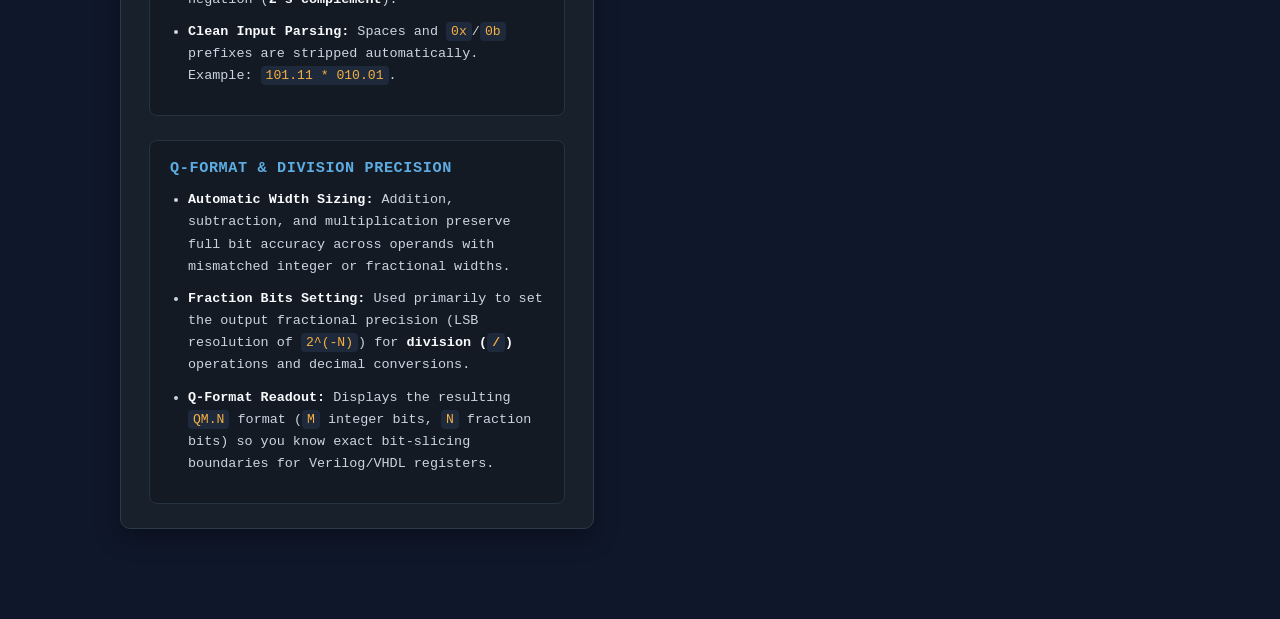
==== commit 119151c6: "Added guide" ====
--- a/index.html
+++ b/index.html
@@ -12,8 +12,8 @@
     </script>
     <meta charset="UTF-8">
     <meta name="viewport" content="width=device-width, initial-scale=1.0">
-    <title>FPGA Math Emulator & IEEE-754 Converter</title>
-    <meta name="description" content="Arbitrary-precision calculator for FPGA engineers. Supports IEEE 754 floating-point, signed two's complement binary, and custom fixed-point binary math.">
+	<title>FPGA Fixed-Point Calculator & IEEE-754 Hex/Binary Converter</title>
+	<meta name="description" content="Free bit-accurate Q-format fixed-point calculator and IEEE-754 FP32/FP64 converter. Convert between signed decimal, 2's complement hex, and binary for Verilog/VHDL.">
     <meta name="author" content="bldillahunt">
     <link rel="canonical" href="https://github.io">
     <link rel="stylesheet" href="styles.css">
@@ -25,7 +25,7 @@
             <h1>FPGA Math Emulator &amp; IEEE-754 Converter</h1>
             <p class="header-subtitle">Deterministic bit-level hardware math, Q-format fixed-point &amp; zero-builtin IEEE-754 encoding</p>
         </div>
-        <button type="button" id="btn_help" class="help-icon-btn" title="Syntax &amp; Documentation">? Guide</button>
+        <a href="#hardware-guide" class="guide-link-btn">? Guide</a>
     </header>
 
     <main class="workspace-grid">
@@ -92,9 +92,73 @@
 
             <div id="all_formats_list" class="all-formats-list"></div>
         </section>
+
+		<section id="hardware-guide" class="guide-container">
+		  <div class="guide-header">
+			<h2>FPGA Fixed-Point &amp; IEEE-754 Reference Guide</h2>
+			<p>
+			  Deterministic bit-accurate hardware math emulator for Verilog, VHDL, and embedded DSP workflows.
+			  Convert between signed decimal, 2's complement binary/hex, Q-format fixed-point, and IEEE-754 floating-point representations.
+			</p>
+		  </div>
+
+		  <div class="guide-grid">
+			<!-- Column 1: Data Types & Radix Rules -->
+			<div class="guide-card">
+			  <h3>Data Formats &amp; Radix Point Rules</h3>
+			  <ul>
+				<li>
+				  <strong>REAL (Signed Decimal):</strong> Standard base-10 values (e.g., <code>-12.625</code>, <code>3.14</code>) converted to exact hardware bit representations.
+				</li>
+				<li>
+				  <strong>HEX (2's Complement Integer):</strong> Hexadecimal inputs and outputs do <strong>not</strong> use a radix point. When converting a fractional result to HEX, check the <strong>Q-Format</strong> readout to see the implied radix point position.
+				</li>
+				<li>
+				  <strong>BIN (Binary with Radix Point):</strong> Supports an explicit binary point (e.g., <code>101.11</code>). Operands in an expression can have <strong>different integer and fraction bit widths</strong>—the engine aligns them automatically.
+				</li>
+				<li>
+				  <strong>FP32 &amp; FP64 (IEEE-754 Hex):</strong> 32-bit single precision and 64-bit double precision hex encodings for hardware FPU verification.
+				</li>
+			  </ul>
+			</div>
+
+			<!-- Column 2: Arithmetic, Bitwise & Complement Operators -->
+			<div class="guide-card">
+			  <h3>Supported Operators &amp; Syntax</h3>
+			  <ul>
+				<li>
+				  <strong>Arithmetic:</strong> Standard addition (<code>+</code>), subtraction (<code>-</code>), multiplication (<code>*</code>), division (<code>/</code>) and modulo (<code>%</code>).
+				</li>
+				<li>
+				  <strong>Bitwise Logic:</strong> Hardware bitwise AND (<code>&amp;</code>), OR (<code>|</code>), and XOR (<code>^</code>).
+				</li>
+				<li>
+				  <strong>Complements:</strong> Use <code>~</code> for bitwise inversion (<strong>1's complement</strong>) and <code>!</code> for arithmetic negation (<strong>2's complement</strong>).
+				</li>
+				<li>
+				  <strong>Clean Input Parsing:</strong> Spaces and <code>0x</code>/<code>0b</code> prefixes are stripped automatically. Example: <code>101.11 * 010.01</code>.
+				</li>
+			  </ul>
+			</div>
+
+			<!-- Column 3: Q-Format & Fraction Bits -->
+			<div class="guide-card">
+			  <h3>Q-Format &amp; Division Precision</h3>
+			  <ul>
+				<li>
+				  <strong>Automatic Width Sizing:</strong> Addition, subtraction, and multiplication preserve full bit accuracy across operands with mismatched integer or fractional widths.
+				</li>
+				<li>
+				  <strong>Fraction Bits Setting:</strong> Used primarily to set the output fractional precision (LSB resolution of <code>2^(-N)</code>) for <strong>division (<code>/</code>)</strong> operations and decimal conversions.
+				</li>
+				<li>
+				  <strong>Q-Format Readout:</strong> Displays the resulting <code>QM.N</code> format (<code>M</code> integer bits, <code>N</code> fraction bits) so you know exact bit-slicing boundaries for Verilog/VHDL registers.
+				</li>
+			  </ul>
+			</div>
+		  </div>
+		</section>
     </main>
-
-    <div id="help_modal" class="help-modal-overlay"></div>
 
     <script type="module" src="calculator_top.js"></script>
     <script type="module" src="ui.js"></script>
--- a/styles.css
+++ b/styles.css
@@ -392,4 +392,109 @@
     font-size: 0.95rem;
     font-weight: bold;
     cursor: pointer;
-}+}
+
+html {
+  scroll-behavior: smooth;
+}
+
+/* Top-right ? Guide link button */
+.guide-link-btn {
+  display: inline-block;
+  padding: 6px 14px;
+  font-family: 'Fira Code', 'JetBrains Mono', monospace;
+  font-size: 0.85rem;
+  font-weight: 600;
+  color: #f5b041;
+  background-color: #18202c;
+  border: 1px solid #f5b041;
+  border-radius: 6px;
+  text-decoration: none;
+  transition: background-color 0.2s ease, color 0.2s ease;
+}
+
+.guide-link-btn:hover {
+  background-color: #f5b041;
+  color: #18202c;
+}
+
+/* On-page SEO Reference Section */
+.guide-container {
+  max-width: 1180px;
+  margin: 28px auto 48px auto;
+  padding: 24px 28px;
+  background-color: #18202c;
+  border: 1px solid #2d3a4b;
+  border-radius: 10px;
+  color: #cbd5e1;
+  font-family: 'Fira Code', 'JetBrains Mono', 'Consolas', monospace;
+  box-shadow: 0 8px 24px rgba(0, 0, 0, 0.35);
+}
+
+.guide-header {
+  border-bottom: 1px solid #2d3a4b;
+  padding-bottom: 16px;
+  margin-bottom: 20px;
+}
+
+.guide-header h2 {
+  margin: 0 0 8px 0;
+  font-size: 1.2rem;
+  color: #f5b041;
+}
+
+.guide-header p {
+  margin: 0;
+  font-size: 0.88rem;
+  line-height: 1.6;
+  color: #94a3b8;
+}
+
+.guide-grid {
+  display: grid;
+  grid-template-columns: repeat(auto-fit, minmax(320px, 1fr));
+  gap: 24px;
+}
+
+.guide-card {
+  background-color: #131a24;
+  border: 1px solid #263242;
+  border-radius: 8px;
+  padding: 18px 20px;
+}
+
+.guide-card h3 {
+  margin: 0 0 12px 0;
+  font-size: 0.95rem;
+  text-transform: uppercase;
+  letter-spacing: 0.04em;
+  color: #5dade2;
+}
+
+.guide-card p,
+.guide-card li {
+  font-size: 0.84rem;
+  line-height: 1.65;
+  color: #cbd5e1;
+}
+
+.guide-card ul {
+  margin: 0;
+  padding-left: 18px;
+}
+
+.guide-card li {
+  margin-bottom: 10px;
+}
+
+.guide-card strong {
+  color: #f8fafc;
+}
+
+.guide-card code {
+  background-color: #1e293b;
+  color: #f5b041;
+  padding: 2px 5px;
+  border-radius: 4px;
+  font-size: 0.82rem;
+}
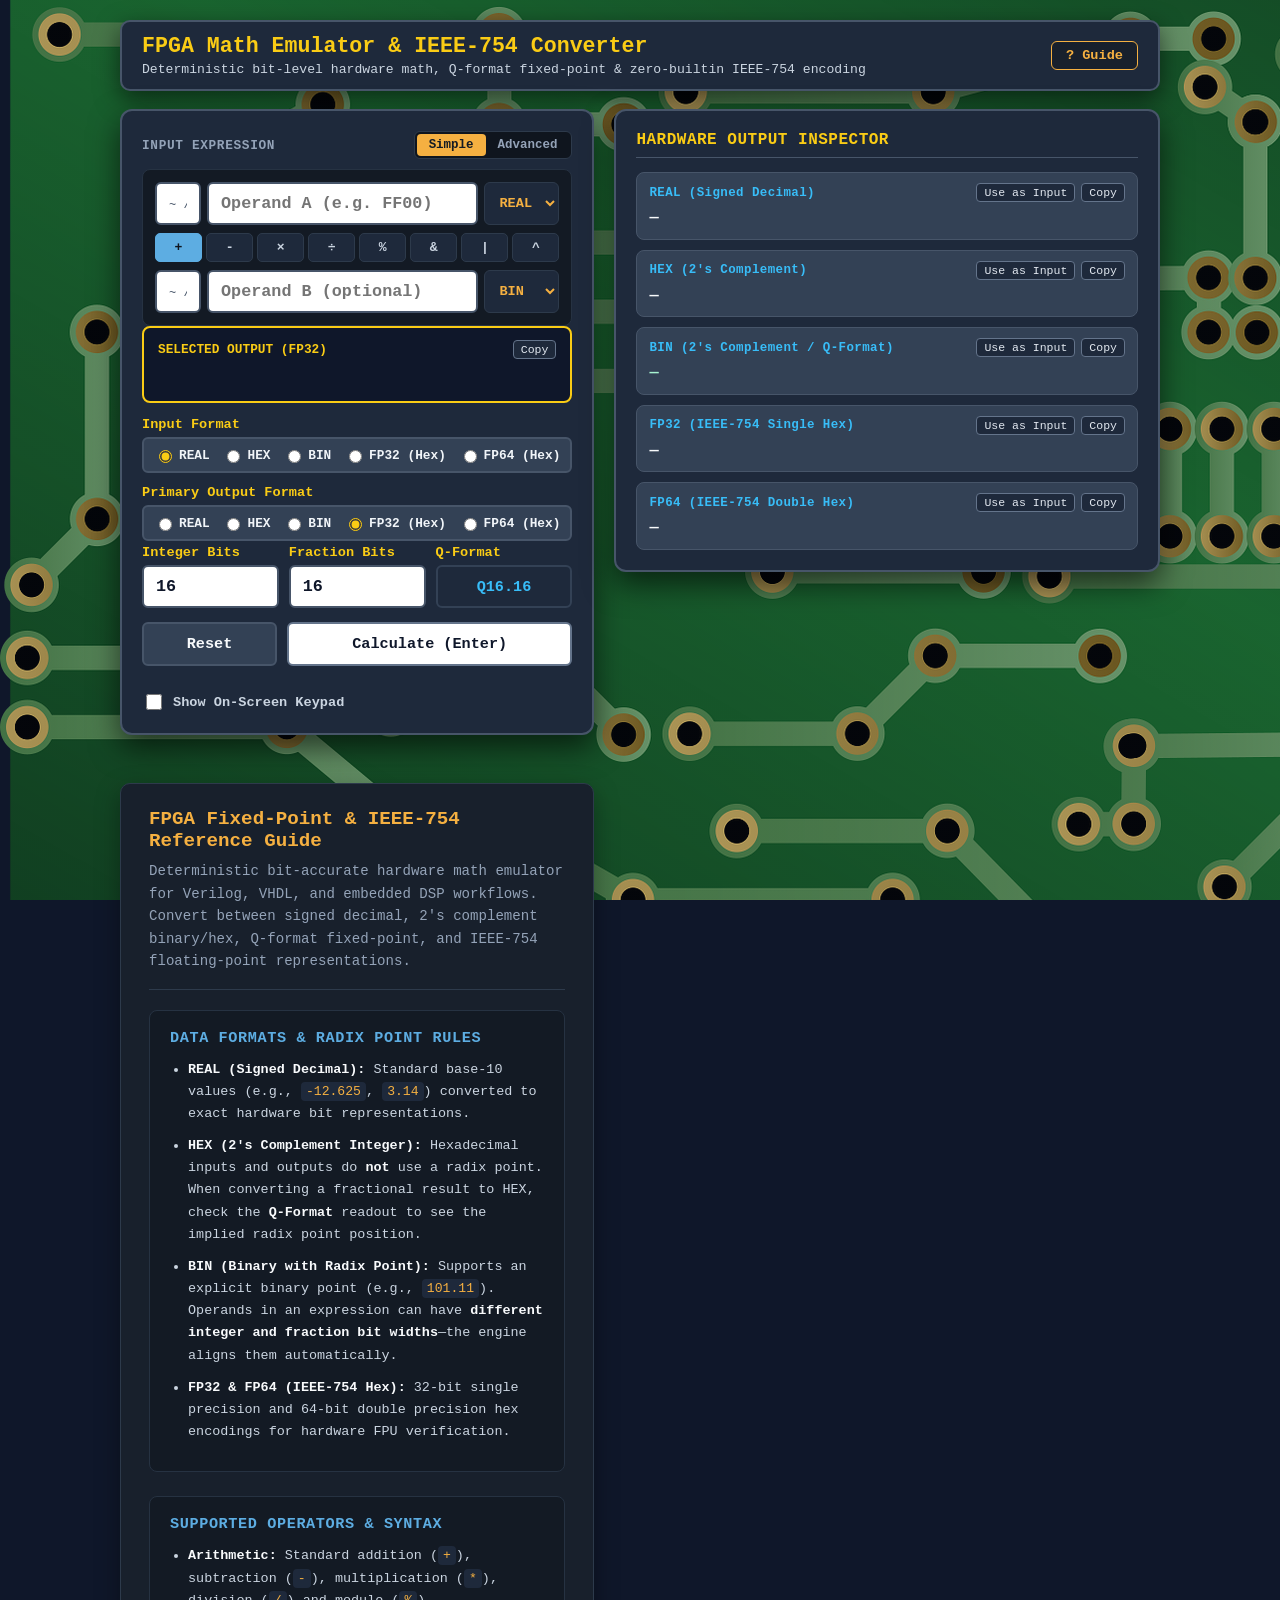
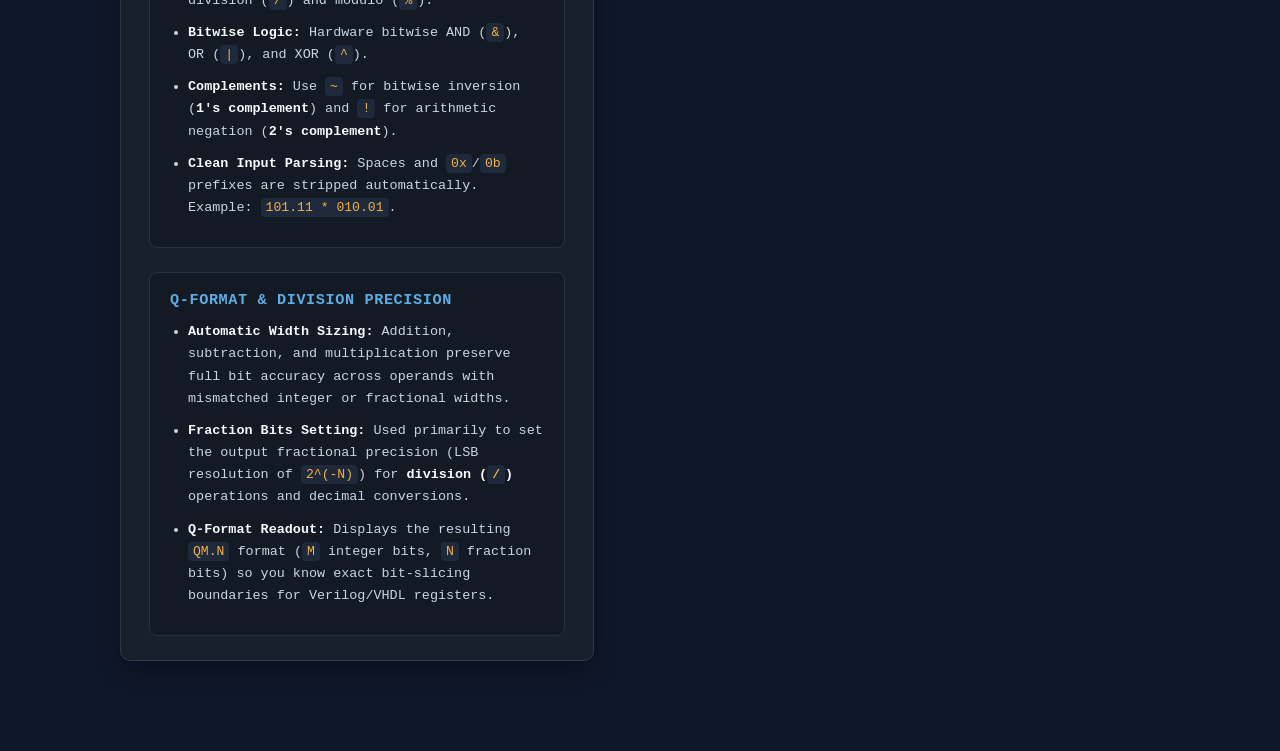
==== commit 11b92ad2: "Simple/advanced input menus" ====
--- a/index.html
+++ b/index.html
@@ -31,8 +31,62 @@
     <main class="workspace-grid">
         <section class="panel-card">
 
-            <label class="field-label" for="input_box">Input Expression <span class="hint-inline">(spaces &amp; 0x/0b stripped)</span></label>
-            <input type="text" id="input_box" value="" placeholder="e.g., 3.14 or 101.11 * 010.01" autocomplete="off" autocapitalize="off" spellcheck="false">
+			<!-- Mode Toggle Header -->
+			<div class="input-mode-header">
+			  <span class="panel-label">INPUT EXPRESSION</span>
+			  <div class="mode-switch" role="group" aria-label="Input Mode">
+				<button type="button" id="btn-mode-simple" class="mode-btn active">Simple</button>
+				<button type="button" id="btn-mode-advanced" class="mode-btn">Advanced</button>
+			  </div>
+			</div>
+
+			<!-- SIMPLE MODE: Guided Mixed-Type Builder -->
+			<div id="simple-input-panel" class="simple-builder">
+			  <!-- Row 1: Prefix A + Operand A + Type Dropdown -->
+			  <div class="builder-row input-group">
+				<input type="text" id="simple-prefix-a" class="dark-input prefix-input" maxlength="1" placeholder="~ / !" title="Optional prefix: ~ (1's Comp) or ! (2's Comp)" autocomplete="off">
+				<input type="text" id="simple-op-a" class="dark-input" placeholder="Operand A (e.g. FF00)">
+				<select id="simple-type-a" class="dark-select">
+				  <option value="REAL" selected>REAL</option>
+				  <option value="HEX">HEX</option>
+				  <option value="BIN">BIN</option>
+				  <option value="FP32">FP32</option>
+				  <option value="FP64">FP64</option>
+				</select>
+			  </div>
+
+			  <!-- Row 2: Binary Operator Buttons -->
+			  <div class="builder-row operator-grid">
+				<button type="button" class="op-pill bin-op active" data-op="+">+</button>
+				<button type="button" class="op-pill bin-op" data-op="-">-</button>
+				<button type="button" class="op-pill bin-op" data-op="*">&times;</button>
+				<button type="button" class="op-pill bin-op" data-op="/">&divide;</button>
+				<button type="button" class="op-pill bin-op" data-op="%">%</button>
+				<button type="button" class="op-pill bin-op" data-op="&">&amp;</button>
+				<button type="button" class="op-pill bin-op" data-op="|">|</button>
+				<button type="button" class="op-pill bin-op" data-op="^">^</button>
+			  </div>
+
+			  <!-- Row 3: Prefix B + Operand B + Type Dropdown -->
+			  <div class="builder-row input-group">
+				<input type="text" id="simple-prefix-b" class="dark-input prefix-input" maxlength="1" placeholder="~ / !" title="Optional prefix: ~ (1's Comp) or ! (2's Comp)" autocomplete="off">
+				<input type="text" id="simple-op-b" class="dark-input" placeholder="Operand B (optional)">
+				<select id="simple-type-b" class="dark-select">
+				  <option value="REAL">REAL</option>
+				  <option value="HEX">HEX</option>
+				  <option value="BIN" selected>BIN</option>
+				  <option value="FP32">FP32</option>
+				  <option value="FP64">FP64</option>
+				</select>
+			  </div>
+			</div>
+
+			<!-- ADVANCED MODE: Your Existing Single-Line Expression Box -->
+			<div id="advanced-input-panel" class="advanced-builder hidden">
+			  	<!-- <input type="text" id="main-expression-input" class="dark-input" placeholder="e.g. (101.11 * 010.01) + ~001.10"> -->
+				<label class="field-label" for="input_box">Input Expression <span class="hint-inline">(spaces &amp; 0x/0b stripped)</span></label>
+				<input type="text" id="input_box" value="" placeholder="e.g., 3.14 or 101.11 * 010.01" autocomplete="off" autocapitalize="off" spellcheck="false">
+			</div>
 
             <div class="primary-output-box">
                 <div class="primary-output-header">
--- a/styles.css
+++ b/styles.css
@@ -498,3 +498,157 @@
   border-radius: 4px;
   font-size: 0.82rem;
 }
+
+.hidden {
+  display: none !important;
+}
+
+.input-mode-header {
+  display: flex;
+  justify-content: space-between;
+  align-items: center;
+  margin-bottom: 10px;
+}
+
+.panel-label {
+  font-size: 0.8rem;
+  font-weight: 700;
+  letter-spacing: 0.05em;
+  color: #94a3b8;
+}
+
+/* Segmented Toggle Switch */
+.mode-switch {
+  display: inline-flex;
+  background-color: #0f151e;
+  border: 1px solid #2d3a4b;
+  border-radius: 6px;
+  padding: 2px;
+}
+
+.mode-btn {
+  background: transparent;
+  border: none;
+  color: #94a3b8;
+  font-family: inherit;
+  font-size: 0.78rem;
+  font-weight: 600;
+  padding: 4px 12px;
+  border-radius: 4px;
+  cursor: pointer;
+  transition: all 0.15s ease;
+}
+
+.mode-btn.active {
+  background-color: #f5b041;
+  color: #131a24;
+}
+
+/* Simple Builder Layout */
+.simple-builder {
+  display: flex;
+  flex-direction: column;
+  gap: 8px;
+  background-color: #131a24;
+  border: 1px solid #263242;
+  border-radius: 8px;
+  padding: 12px;
+}
+
+.builder-row {
+  display: flex;
+  align-items: center;
+  gap: 6px;
+  flex-wrap: wrap;
+}
+
+.row-hint {
+  font-size: 0.75rem;
+  color: #64748b;
+  margin-right: 4px;
+}
+
+.input-group {
+  display: flex;
+  flex-wrap: nowrap;
+  align-items: stretch;
+  gap: 6px;
+  width: 100%;
+}
+
+.dark-input {
+  flex: 1;
+  min-width: 0;
+  background-color: #0f151e;
+  border: 1px solid #2d3a4b;
+  border-radius: 6px;
+  color: #f8fafc;
+  font-family: 'Fira Code', 'JetBrains Mono', monospace;
+  font-size: 0.95rem;
+  padding: 8px 10px;
+}
+
+.dark-input:focus {
+  outline: none;
+  border-color: #f5b041;
+}
+
+.dark-select {
+  background-color: #1e293b;
+  border: 1px solid #2d3a4b;
+  border-radius: 6px;
+  color: #f5b041;
+  font-family: 'Fira Code', 'JetBrains Mono', monospace;
+  font-size: 0.85rem;
+  font-weight: 600;
+  padding: 8px 10px;
+  cursor: pointer;
+}
+
+/* Operator Pills */
+.operator-grid {
+  display: grid;
+  grid-template-columns: repeat(8, 1fr);
+  gap: 4px;
+}
+
+.op-pill {
+  background-color: #1e293b;
+  border: 1px solid #2d3a4b;
+  border-radius: 5px;
+  color: #cbd5e1;
+  font-family: 'Fira Code', 'JetBrains Mono', monospace;
+  font-size: 0.82rem;
+  font-weight: 600;
+  padding: 6px 8px;
+  cursor: pointer;
+  text-align: center;
+  transition: all 0.15s ease;
+}
+
+.op-pill:hover {
+  border-color: #5dade2;
+  color: #ffffff;
+}
+
+.op-pill.active {
+  background-color: #5dade2;
+  border-color: #5dade2;
+  color: #0f151e;
+}
+
+/* Add this new rule for the small prefix input boxes */
+.prefix-input {
+  flex: 0 0 46px;
+  width: 46px;
+  padding: 8px 4px;
+  text-align: center;
+  color: #5dade2;
+  font-weight: 700;
+}
+
+.prefix-input::placeholder {
+  color: #475569;
+  font-size: 0.75rem;
+  font-weight: normal;
+}
